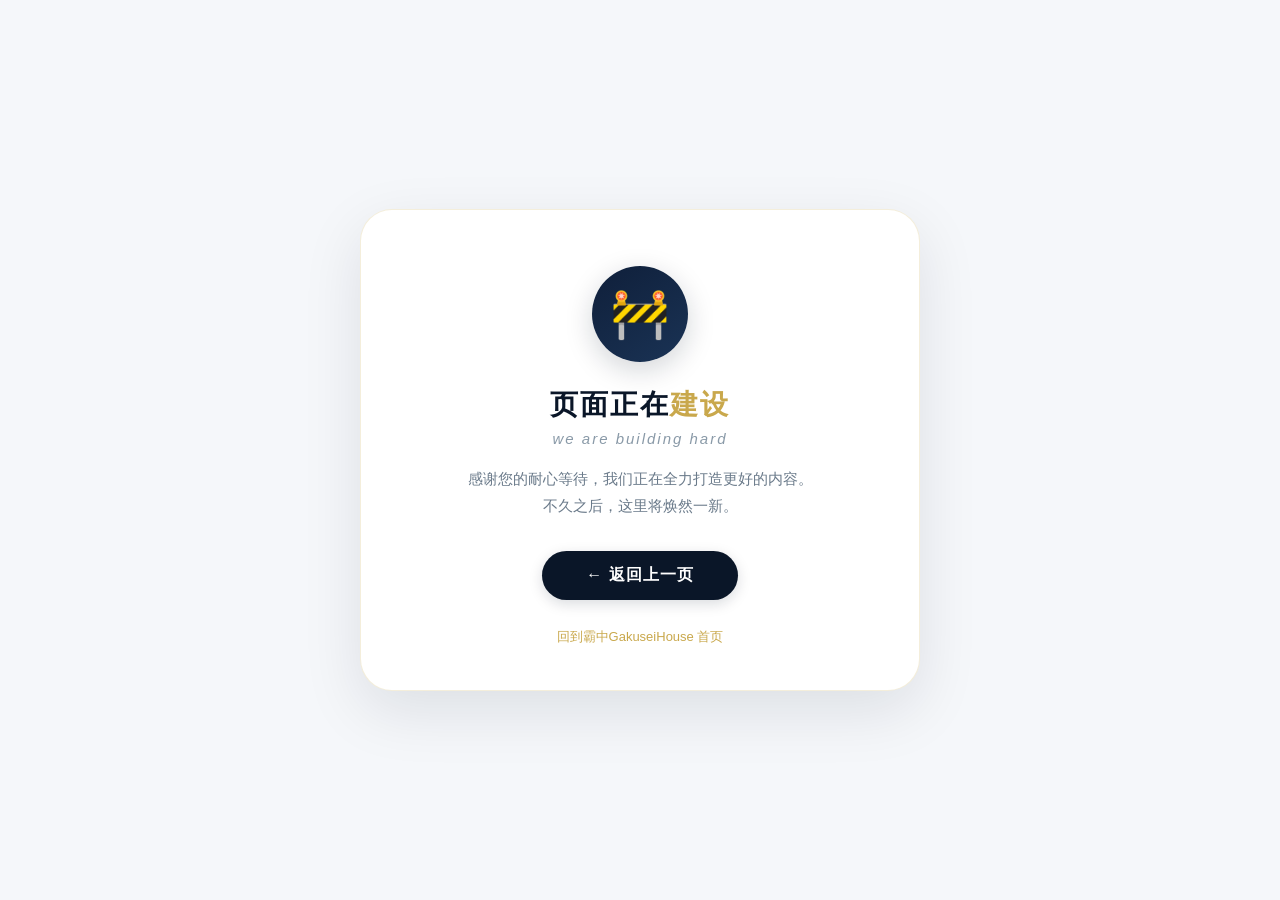
==== nothing.html @ 5cb32be6 "Add files via upload" ====
<!DOCTYPE html>
<html lang="zh-CN">
<head>
    <meta charset="UTF-8" />
    <meta name="viewport" content="width=device-width, initial-scale=1.0" />
    <title>页面正在建设 · 霸中GakuseiHouse</title>
    <style>
        /* ===== 全局重置 & 字体 ===== */
        * {
            margin: 0;
            padding: 0;
            box-sizing: border-box;
        }

        body {
            font-family: "PingFang SC", "Microsoft YaHei", "Helvetica Neue", Arial, sans-serif;
            background: #f5f7fa;
            min-height: 100vh;
            display: flex;
            flex-direction: column;
            align-items: center;
            justify-content: center;
            padding: 24px;
            color: #1a2332;
        }

        /* ===== 主卡片 ===== */
        .construction-card {
            max-width: 560px;
            width: 100%;
            background: #ffffff;
            border-radius: 32px;
            padding: 56px 40px 44px;
            box-shadow: 0 20px 60px rgba(10, 22, 40, 0.10);
            text-align: center;
            border: 1px solid rgba(201, 168, 76, 0.20);
            transition: transform 0.3s ease;
        }

        .construction-card:hover {
            transform: translateY(-4px);
        }

        /* ===== 图标 ===== */
        .icon-wrapper {
            width: 96px;
            height: 96px;
            background: linear-gradient(145deg, #0f1f3a, #1a3355);
            border-radius: 50%;
            display: flex;
            align-items: center;
            justify-content: center;
            margin: 0 auto 24px;
            box-shadow: 0 8px 28px rgba(10, 22, 40, 0.18);
        }

        .icon-wrapper span {
            font-size: 48px;
            line-height: 1;
        }

        /* ===== 标题 & 描述 ===== */
        .title {
            font-size: 28px;
            font-weight: 700;
            color: #0a1628;
            letter-spacing: 2px;
            margin-bottom: 6px;
        }

        .title em {
            color: #c9a84c;
            font-style: normal;
        }

        /* 英文副标题 */
        .subtitle-en {
            font-size: 15px;
            font-weight: 400;
            color: #8a9aa8;
            letter-spacing: 2px;
            margin-bottom: 18px;
            font-style: italic;
        }

        .sub-desc {
            font-size: 15px;
            color: #6a7a8a;
            line-height: 1.8;
            margin-bottom: 32px;
        }

        /* ===== 返回按钮 ===== */
        .btn-back {
            display: inline-block;
            background: #0a1628;
            color: #fff;
            padding: 14px 44px;
            border-radius: 40px;
            font-size: 16px;
            font-weight: 600;
            text-decoration: none;
            transition: all 0.25s;
            border: none;
            cursor: pointer;
            letter-spacing: 1px;
            box-shadow: 0 4px 14px rgba(10, 22, 40, 0.15);
        }

        .btn-back:hover {
            background: #c9a84c;
            color: #0a1628;
            transform: translateY(-2px);
            box-shadow: 0 8px 28px rgba(201, 168, 76, 0.30);
        }

        /* ===== 底部提示 ===== */
        .footer-note {
            margin-top: 28px;
            font-size: 13px;
            color: #aab5c0;
        }

        .footer-note a {
            color: #c9a84c;
            text-decoration: none;
            font-weight: 500;
            transition: color 0.2s;
        }

        .footer-note a:hover {
            color: #b8922e;
        }

        /* ===== 响应式 ===== */
        @media (max-width: 480px) {
            .construction-card {
                padding: 36px 24px 32px;
            }

            .title {
                font-size: 22px;
            }

            .subtitle-en {
                font-size: 13px;
            }

            .icon-wrapper {
                width: 72px;
                height: 72px;
            }
            .icon-wrapper span {
                font-size: 36px;
            }

            .btn-back {
                padding: 12px 32px;
                font-size: 14px;
            }
        }
    </style>
</head>
<body>

    <div class="construction-card">
        <!-- 图标 -->
        <div class="icon-wrapper">
            <span>🚧</span>
        </div>

        <!-- 主标题 -->
        <div class="title">页面正在<em>建设</em></div>

        <!-- 英文副标题 (we are building hard) -->
        <div class="subtitle-en">we are building hard</div>

        <!-- 描述 -->
        <p class="sub-desc">
            感谢您的耐心等待，我们正在全力打造更好的内容。<br />
            不久之后，这里将焕然一新。
        </p>

        <!-- 返回按钮 -->
        <a href="#" class="btn-back" onclick="history.back(); return false;">← 返回上一页</a>

        <!-- 底部链接 -->
        <div class="footer-note">
            <a href="#">回到霸中GakuseiHouse 首页</a>
        </div>
    </div>

</body>
</html>
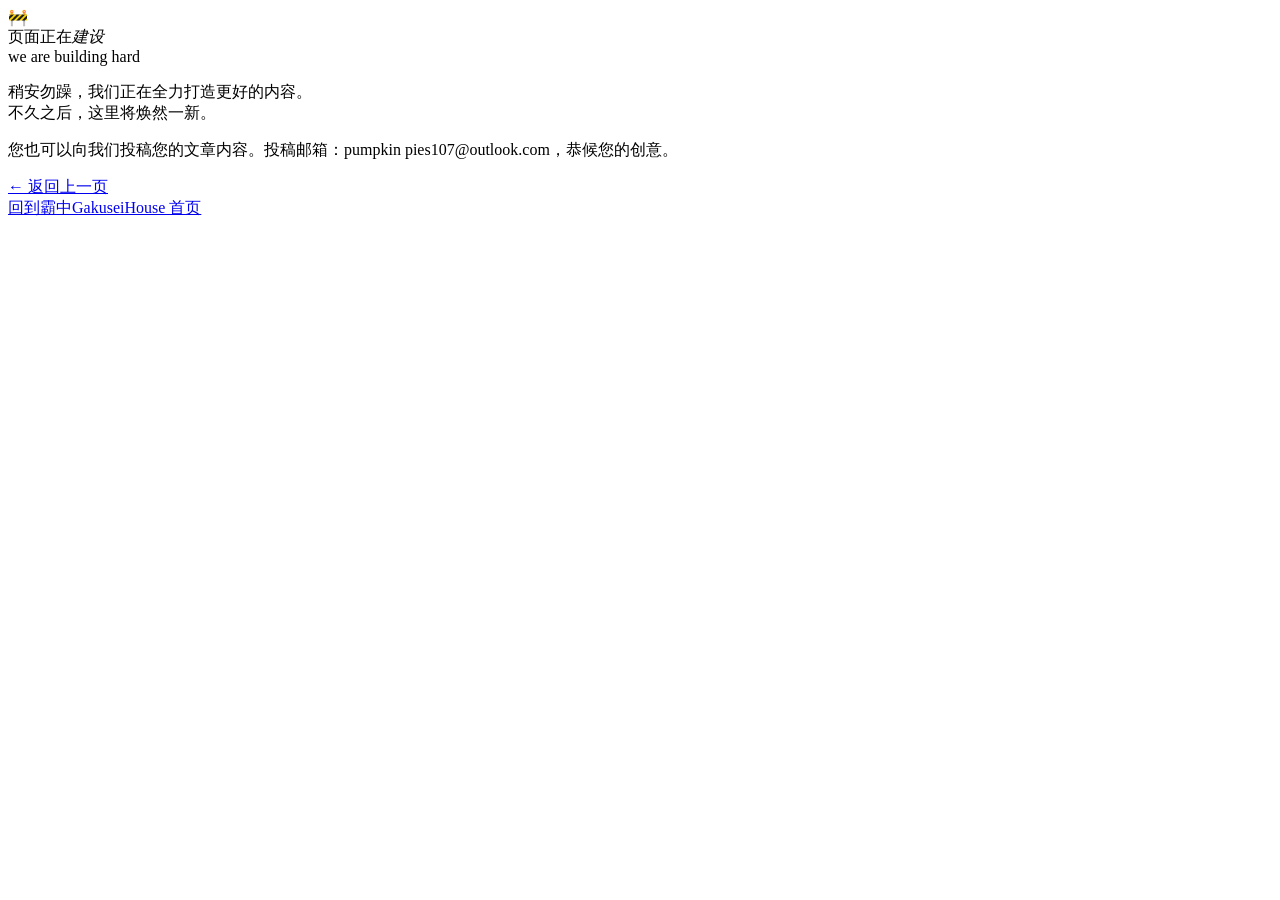
==== commit a8904b9f: "Add files via upload" ====
--- a/nothing.html
+++ b/nothing.html
@@ -4,162 +4,10 @@
     <meta charset="UTF-8" />
     <meta name="viewport" content="width=device-width, initial-scale=1.0" />
     <title>页面正在建设 · 霸中GakuseiHouse</title>
-    <style>
-        /* ===== 全局重置 & 字体 ===== */
-        * {
-            margin: 0;
-            padding: 0;
-            box-sizing: border-box;
-        }
-
-        body {
-            font-family: "PingFang SC", "Microsoft YaHei", "Helvetica Neue", Arial, sans-serif;
-            background: #f5f7fa;
-            min-height: 100vh;
-            display: flex;
-            flex-direction: column;
-            align-items: center;
-            justify-content: center;
-            padding: 24px;
-            color: #1a2332;
-        }
-
-        /* ===== 主卡片 ===== */
-        .construction-card {
-            max-width: 560px;
-            width: 100%;
-            background: #ffffff;
-            border-radius: 32px;
-            padding: 56px 40px 44px;
-            box-shadow: 0 20px 60px rgba(10, 22, 40, 0.10);
-            text-align: center;
-            border: 1px solid rgba(201, 168, 76, 0.20);
-            transition: transform 0.3s ease;
-        }
-
-        .construction-card:hover {
-            transform: translateY(-4px);
-        }
-
-        /* ===== 图标 ===== */
-        .icon-wrapper {
-            width: 96px;
-            height: 96px;
-            background: linear-gradient(145deg, #0f1f3a, #1a3355);
-            border-radius: 50%;
-            display: flex;
-            align-items: center;
-            justify-content: center;
-            margin: 0 auto 24px;
-            box-shadow: 0 8px 28px rgba(10, 22, 40, 0.18);
-        }
-
-        .icon-wrapper span {
-            font-size: 48px;
-            line-height: 1;
-        }
-
-        /* ===== 标题 & 描述 ===== */
-        .title {
-            font-size: 28px;
-            font-weight: 700;
-            color: #0a1628;
-            letter-spacing: 2px;
-            margin-bottom: 6px;
-        }
-
-        .title em {
-            color: #c9a84c;
-            font-style: normal;
-        }
-
-        /* 英文副标题 */
-        .subtitle-en {
-            font-size: 15px;
-            font-weight: 400;
-            color: #8a9aa8;
-            letter-spacing: 2px;
-            margin-bottom: 18px;
-            font-style: italic;
-        }
-
-        .sub-desc {
-            font-size: 15px;
-            color: #6a7a8a;
-            line-height: 1.8;
-            margin-bottom: 32px;
-        }
-
-        /* ===== 返回按钮 ===== */
-        .btn-back {
-            display: inline-block;
-            background: #0a1628;
-            color: #fff;
-            padding: 14px 44px;
-            border-radius: 40px;
-            font-size: 16px;
-            font-weight: 600;
-            text-decoration: none;
-            transition: all 0.25s;
-            border: none;
-            cursor: pointer;
-            letter-spacing: 1px;
-            box-shadow: 0 4px 14px rgba(10, 22, 40, 0.15);
-        }
-
-        .btn-back:hover {
-            background: #c9a84c;
-            color: #0a1628;
-            transform: translateY(-2px);
-            box-shadow: 0 8px 28px rgba(201, 168, 76, 0.30);
-        }
-
-        /* ===== 底部提示 ===== */
-        .footer-note {
-            margin-top: 28px;
-            font-size: 13px;
-            color: #aab5c0;
-        }
-
-        .footer-note a {
-            color: #c9a84c;
-            text-decoration: none;
-            font-weight: 500;
-            transition: color 0.2s;
-        }
-
-        .footer-note a:hover {
-            color: #b8922e;
-        }
-
-        /* ===== 响应式 ===== */
-        @media (max-width: 480px) {
-            .construction-card {
-                padding: 36px 24px 32px;
-            }
-
-            .title {
-                font-size: 22px;
-            }
-
-            .subtitle-en {
-                font-size: 13px;
-            }
-
-            .icon-wrapper {
-                width: 72px;
-                height: 72px;
-            }
-            .icon-wrapper span {
-                font-size: 36px;
-            }
-
-            .btn-back {
-                padding: 12px 32px;
-                font-size: 14px;
-            }
-        }
-    </style>
+    
+<link rel="stylesheet" href="css/generall.css">
+<link rel="stylesheet" href="css/nothing.css">
+    
 </head>
 <body>
 
@@ -172,14 +20,15 @@
         <!-- 主标题 -->
         <div class="title">页面正在<em>建设</em></div>
 
-        <!-- 英文副标题 (we are building hard) -->
+        <!-- 英文副标题 (We are building hard!) -->
         <div class="subtitle-en">we are building hard</div>
 
         <!-- 描述 -->
         <p class="sub-desc">
-            感谢您的耐心等待，我们正在全力打造更好的内容。<br />
+            稍安勿躁，我们正在全力打造更好的内容。<br />
             不久之后，这里将焕然一新。
         </p>
+        <p class="sub-desc">您也可以向我们投稿您的文章内容。投稿邮箱：pumpkin pies107@outlook.com，恭候您的创意。</p>
 
         <!-- 返回按钮 -->
         <a href="#" class="btn-back" onclick="history.back(); return false;">← 返回上一页</a>
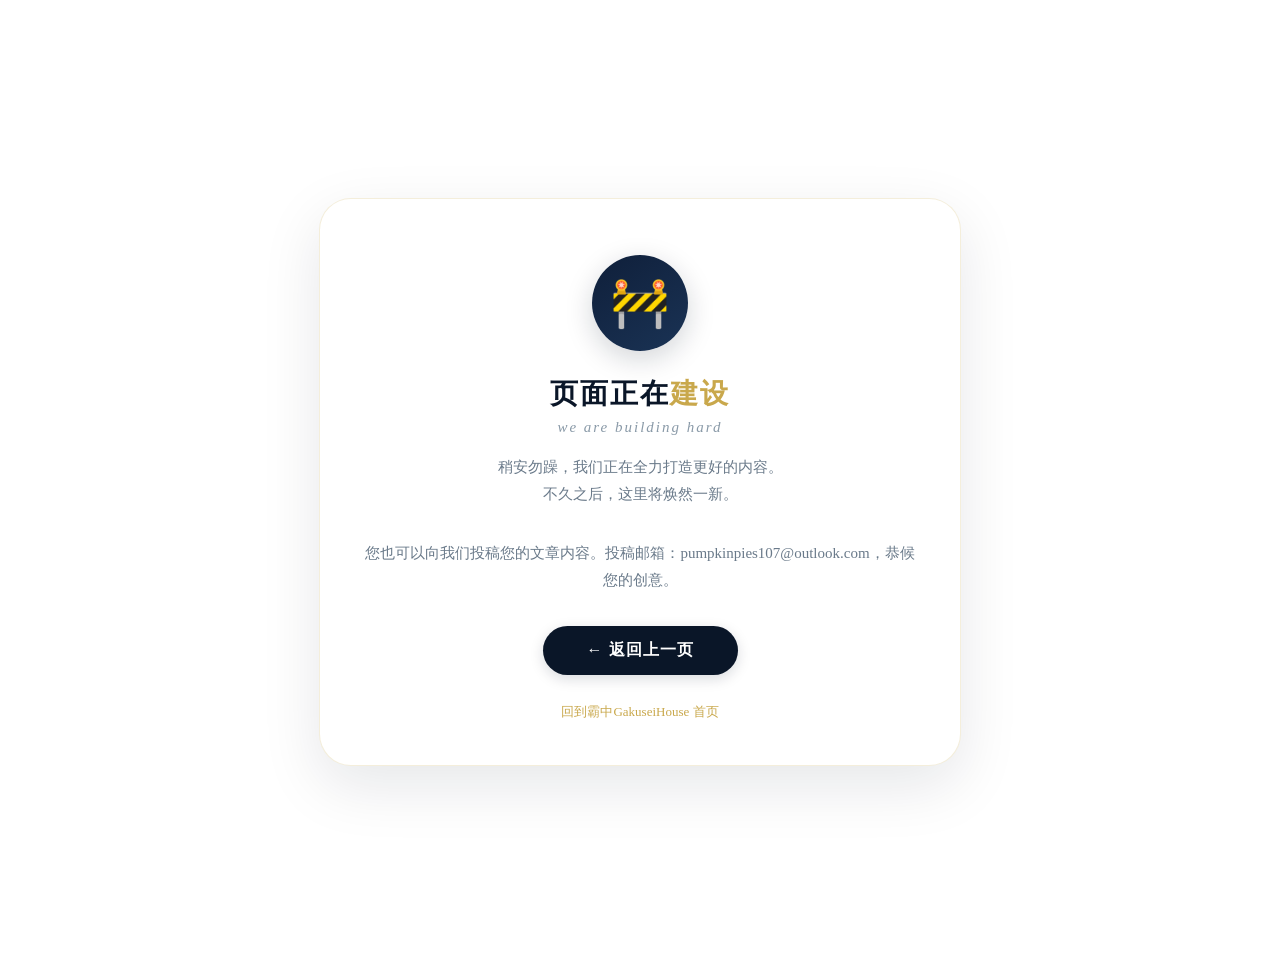
==== commit ef1c13e2: "Update nothing.html" ====
--- a/nothing.html
+++ b/nothing.html
@@ -28,7 +28,7 @@
             稍安勿躁，我们正在全力打造更好的内容。<br />
             不久之后，这里将焕然一新。
         </p>
-        <p class="sub-desc">您也可以向我们投稿您的文章内容。投稿邮箱：pumpkin pies107@outlook.com，恭候您的创意。</p>
+        <p class="sub-desc">您也可以向我们投稿您的文章内容。投稿邮箱：pumpkinpies107@outlook.com，恭候您的创意。</p>
 
         <!-- 返回按钮 -->
         <a href="#" class="btn-back" onclick="history.back(); return false;">← 返回上一页</a>
@@ -40,4 +40,4 @@
     </div>
 
 </body>
-</html>+</html>
--- a/css/nothing.css
+++ b/css/nothing.css
@@ -0,0 +1,121 @@
+/* ===== 建设中页面专属 ===== */
+body {
+    min-height: 100vh;
+    display: flex;
+    flex-direction: column;
+    align-items: center;
+    justify-content: center;
+    padding: 24px;
+}
+.construction-card {
+    max-width: 560px;
+    width: 100%;
+    background: #ffffff;
+    border-radius: 32px;
+    padding: 56px 40px 44px;
+    box-shadow: 0 20px 60px rgba(10, 22, 40, 0.10);
+    text-align: center;
+    border: 1px solid rgba(201, 168, 76, 0.20);
+    transition: transform 0.3s ease;
+}
+.construction-card:hover {
+    transform: translateY(-4px);
+}
+.icon-wrapper {
+    width: 96px;
+    height: 96px;
+    background: linear-gradient(145deg, #0f1f3a, #1a3355);
+    border-radius: 50%;
+    display: flex;
+    align-items: center;
+    justify-content: center;
+    margin: 0 auto 24px;
+    box-shadow: 0 8px 28px rgba(10, 22, 40, 0.18);
+}
+.icon-wrapper span {
+    font-size: 48px;
+    line-height: 1;
+}
+.title {
+    font-size: 28px;
+    font-weight: 700;
+    color: #0a1628;
+    letter-spacing: 2px;
+    margin-bottom: 6px;
+}
+.title em {
+    color: #c9a84c;
+    font-style: normal;
+}
+.subtitle-en {
+    font-size: 15px;
+    font-weight: 400;
+    color: #8a9aa8;
+    letter-spacing: 2px;
+    margin-bottom: 18px;
+    font-style: italic;
+}
+.sub-desc {
+    font-size: 15px;
+    color: #6a7a8a;
+    line-height: 1.8;
+    margin-bottom: 32px;
+}
+.btn-back {
+    display: inline-block;
+    background: #0a1628;
+    color: #fff;
+    padding: 14px 44px;
+    border-radius: 40px;
+    font-size: 16px;
+    font-weight: 600;
+    text-decoration: none;
+    transition: all 0.25s;
+    border: none;
+    cursor: pointer;
+    letter-spacing: 1px;
+    box-shadow: 0 4px 14px rgba(10, 22, 40, 0.15);
+}
+.btn-back:hover {
+    background: #c9a84c;
+    color: #0a1628;
+    transform: translateY(-2px);
+    box-shadow: 0 8px 28px rgba(201, 168, 76, 0.30);
+}
+.footer-note {
+    margin-top: 28px;
+    font-size: 13px;
+    color: #aab5c0;
+}
+.footer-note a {
+    color: #c9a84c;
+    text-decoration: none;
+    font-weight: 500;
+    transition: color 0.2s;
+}
+.footer-note a:hover {
+    color: #b8922e;
+}
+
+@media (max-width: 480px) {
+    .construction-card {
+        padding: 36px 24px 32px;
+    }
+    .title {
+        font-size: 22px;
+    }
+    .subtitle-en {
+        font-size: 13px;
+    }
+    .icon-wrapper {
+        width: 72px;
+        height: 72px;
+    }
+    .icon-wrapper span {
+        font-size: 36px;
+    }
+    .btn-back {
+        padding: 12px 32px;
+        font-size: 14px;
+    }
+}
